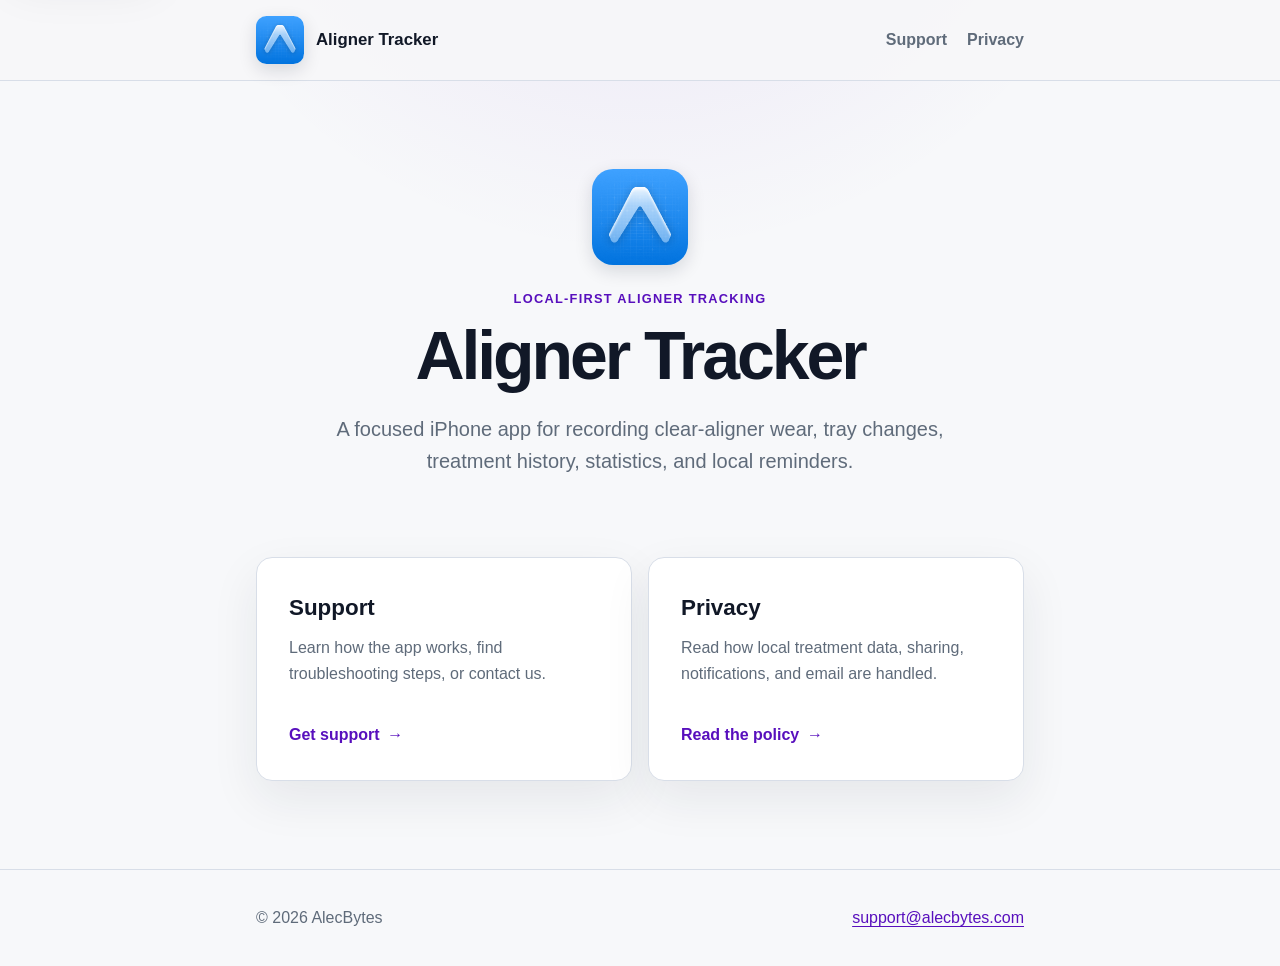
==== index.html @ 0fd991d5 "Build Aligner Tracker support and privacy site" ====
<!doctype html>
<html lang="en">
  <head>
    <meta charset="utf-8" />
    <meta name="viewport" content="width=device-width, initial-scale=1" />
    <meta name="theme-color" content="#f7f8fa" media="(prefers-color-scheme: light)" />
    <meta name="theme-color" content="#0b0e14" media="(prefers-color-scheme: dark)" />
    <meta
      name="description"
      content="Official support and privacy information for Aligner Tracker."
    />
    <link rel="canonical" href="https://aligner-tracker.alecbytes.com/" />
    <link rel="icon" href="/assets/favicon.png" type="image/png" />
    <link rel="stylesheet" href="/styles.css" />
    <title>Aligner Tracker</title>
  </head>
  <body>
    <a class="skip-link" href="#main-content">Skip to content</a>
    <header class="site-header">
      <div class="header-inner">
        <a class="brand" href="/" aria-label="Aligner Tracker home">
          <img src="/assets/app-icon.png" width="48" height="48" alt="" />
          <span>Aligner Tracker</span>
        </a>
        <nav aria-label="Primary navigation">
          <a href="/support/">Support</a>
          <a href="/privacy/">Privacy</a>
        </nav>
      </div>
    </header>

    <main id="main-content" class="page home-page">
      <section class="hero" aria-labelledby="page-title">
        <img class="hero-icon" src="/assets/app-icon.png" width="96" height="96" alt="" />
        <p class="eyebrow">Local-first aligner tracking</p>
        <h1 id="page-title">Aligner Tracker</h1>
        <p class="lede">
          A focused iPhone app for recording clear-aligner wear, tray changes, treatment
          history, statistics, and local reminders.
        </p>
      </section>

      <section class="link-grid" aria-label="Information">
        <a class="link-card" href="/support/">
          <span class="card-title">Support</span>
          <span>Learn how the app works, find troubleshooting steps, or contact us.</span>
          <span class="card-action" aria-hidden="true">Get support <span>&rarr;</span></span>
        </a>
        <a class="link-card" href="/privacy/">
          <span class="card-title">Privacy</span>
          <span>Read how local treatment data, sharing, notifications, and email are handled.</span>
          <span class="card-action" aria-hidden="true">Read the policy <span>&rarr;</span></span>
        </a>
      </section>
    </main>

    <footer class="site-footer">
      <div class="footer-inner">
        <p>&copy; 2026 AlecBytes</p>
        <p><a href="mailto:support@alecbytes.com">support@alecbytes.com</a></p>
      </div>
    </footer>
  </body>
</html>
---- styles.css ----
:root {
  color-scheme: light dark;
  --background: #f7f8fa;
  --surface: #ffffff;
  --text: #111827;
  --muted: #5f6b7a;
  --border: #d8dee8;
  --accent: #580fbd;
  --accent-strong: #430a96;
  --accent-soft: #f0e8fb;
  --focus: #0067c0;
  --shadow: 0 18px 48px rgb(30 38 52 / 8%);
}

* {
  box-sizing: border-box;
}

html {
  background: var(--background);
  font-family:
    -apple-system, BlinkMacSystemFont, "Segoe UI", sans-serif;
  line-height: 1.6;
  text-size-adjust: 100%;
  -webkit-text-size-adjust: 100%;
}

body {
  min-width: 280px;
  min-height: 100vh;
  margin: 0;
  background:
    radial-gradient(circle at 50% -16rem, rgb(88 15 189 / 10%), transparent 32rem),
    var(--background);
  color: var(--text);
}

a {
  color: var(--accent);
  text-decoration-thickness: 0.08em;
  text-underline-offset: 0.18em;
}

a:hover {
  color: var(--accent-strong);
}

a:focus-visible {
  border-radius: 0.2rem;
  outline: 3px solid var(--focus);
  outline-offset: 4px;
}

.skip-link {
  position: fixed;
  z-index: 10;
  top: 0.75rem;
  left: 0.75rem;
  padding: 0.6rem 0.85rem;
  transform: translateY(-200%);
  border-radius: 0.5rem;
  background: var(--surface);
  box-shadow: var(--shadow);
  font-weight: 700;
}

.skip-link:focus {
  transform: translateY(0);
}

.site-header {
  border-bottom: 1px solid var(--border);
  background: rgb(247 248 250 / 88%);
}

.header-inner,
.footer-inner,
.page {
  width: min(100% - 2rem, 48rem);
  margin-inline: auto;
}

.header-inner {
  display: flex;
  min-height: 5rem;
  align-items: center;
  justify-content: space-between;
  gap: 1.25rem;
}

.brand {
  display: inline-flex;
  min-height: 3rem;
  align-items: center;
  gap: 0.75rem;
  color: var(--text);
  font-size: 1.05rem;
  font-weight: 750;
  text-decoration: none;
}

.brand img,
.hero-icon {
  border-radius: 22%;
  box-shadow: 0 6px 18px rgb(17 24 39 / 14%);
}

.site-header nav,
.site-footer nav {
  display: flex;
  flex-wrap: wrap;
  align-items: center;
  gap: 0.35rem 1.25rem;
}

.site-header nav a {
  min-height: 2.75rem;
  display: inline-flex;
  align-items: center;
  color: var(--muted);
  font-weight: 650;
  text-decoration: none;
}

.site-header nav a:hover,
.site-header nav a[aria-current="page"] {
  color: var(--accent);
}

.site-header nav a[aria-current="page"] {
  text-decoration: underline;
  text-decoration-thickness: 0.12em;
  text-underline-offset: 0.45em;
}

.page {
  padding-block: clamp(3rem, 8vw, 5.5rem);
}

.hero {
  max-width: 42rem;
  margin-inline: auto;
  text-align: center;
}

.hero-icon {
  display: block;
  margin: 0 auto 1.5rem;
}

.eyebrow {
  margin: 0 0 0.35rem;
  color: var(--accent);
  font-size: 0.8rem;
  font-weight: 800;
  letter-spacing: 0.1em;
  text-transform: uppercase;
}

h1,
h2,
h3,
p,
ul {
  overflow-wrap: break-word;
}

h1,
h2,
h3 {
  line-height: 1.2;
}

h1 {
  margin: 0;
  font-size: clamp(2.25rem, 8vw, 4.25rem);
  letter-spacing: -0.045em;
}

h2 {
  margin: 0 0 0.75rem;
  font-size: clamp(1.35rem, 4vw, 1.7rem);
  letter-spacing: -0.02em;
}

h3 {
  margin: 1.75rem 0 0.35rem;
  font-size: 1.08rem;
}

p {
  margin: 0 0 1rem;
}

.lede {
  max-width: 40rem;
  margin: 1rem auto 0;
  color: var(--muted);
  font-size: clamp(1.08rem, 3vw, 1.25rem);
}

.link-grid {
  display: grid;
  grid-template-columns: repeat(2, minmax(0, 1fr));
  gap: 1rem;
  margin-top: clamp(3rem, 8vw, 5rem);
}

.link-card {
  display: flex;
  min-height: 14rem;
  flex-direction: column;
  padding: clamp(1.35rem, 5vw, 2rem);
  border: 1px solid var(--border);
  border-radius: 1rem;
  background: var(--surface);
  box-shadow: var(--shadow);
  color: var(--muted);
  text-decoration: none;
}

.link-card:hover {
  border-color: var(--accent);
  color: var(--muted);
}

.card-title {
  margin-bottom: 0.6rem;
  color: var(--text);
  font-size: 1.4rem;
  font-weight: 750;
}

.card-action {
  margin-top: auto;
  padding-top: 1.5rem;
  color: var(--accent);
  font-weight: 700;
}

.card-action span {
  display: inline-block;
  margin-left: 0.2rem;
}

.document-page {
  max-width: 44rem;
}

.document-page h1 {
  font-size: clamp(2.1rem, 7vw, 3.5rem);
}

.page-heading {
  padding-bottom: 2.5rem;
  border-bottom: 1px solid var(--border);
}

.page-heading .lede {
  margin-inline: 0;
}

.updated {
  margin: 1rem 0 0;
  color: var(--muted);
  font-size: 0.92rem;
}

.document-page > section {
  padding-block: 2rem;
  border-bottom: 1px solid var(--border);
}

.document-page > section:last-child {
  border-bottom: 0;
}

.document-page ul {
  margin: 0.75rem 0 1rem;
  padding-left: 1.4rem;
}

.document-page li + li {
  margin-top: 0.35rem;
}

.contact-panel {
  margin-top: 2rem;
  padding-inline: clamp(1.25rem, 5vw, 2rem);
  border: 1px solid var(--border) !important;
  border-radius: 1rem;
  background: var(--surface);
  box-shadow: var(--shadow);
}

.site-footer {
  border-top: 1px solid var(--border);
  color: var(--muted);
}

.footer-inner {
  display: flex;
  min-height: 6rem;
  align-items: center;
  justify-content: space-between;
  gap: 0.75rem 2rem;
  padding-block: 1.25rem;
}

.footer-inner p {
  margin: 0;
}

.site-footer a {
  display: inline-flex;
  min-height: 2.75rem;
  align-items: center;
}

@media (max-width: 38rem) {
  .header-inner,
  .footer-inner {
    align-items: flex-start;
    flex-direction: column;
  }

  .header-inner {
    padding-block: 0.8rem;
  }

  .site-header nav {
    width: 100%;
  }

  .link-grid {
    grid-template-columns: 1fr;
  }

  .footer-inner {
    padding-block: 1.5rem;
  }

  .site-footer nav {
    align-items: flex-start;
    flex-direction: column;
  }
}

@media (prefers-color-scheme: dark) {
  :root {
    --background: #0b0e14;
    --surface: #151a23;
    --text: #f5f7fa;
    --muted: #b7c0cf;
    --border: #3a4352;
    --accent: #b888ff;
    --accent-strong: #d2b5ff;
    --accent-soft: #251735;
    --focus: #72b8ff;
    --shadow: 0 18px 48px rgb(0 0 0 / 25%);
  }

  body {
    background:
      radial-gradient(circle at 50% -16rem, rgb(153 85 255 / 17%), transparent 32rem),
      var(--background);
  }

  .site-header {
    background: rgb(11 14 20 / 90%);
  }
}

@media (forced-colors: active) {
  .brand img,
  .hero-icon,
  .link-card,
  .contact-panel {
    box-shadow: none;
  }

  a:focus-visible {
    outline-color: Highlight;
  }
}
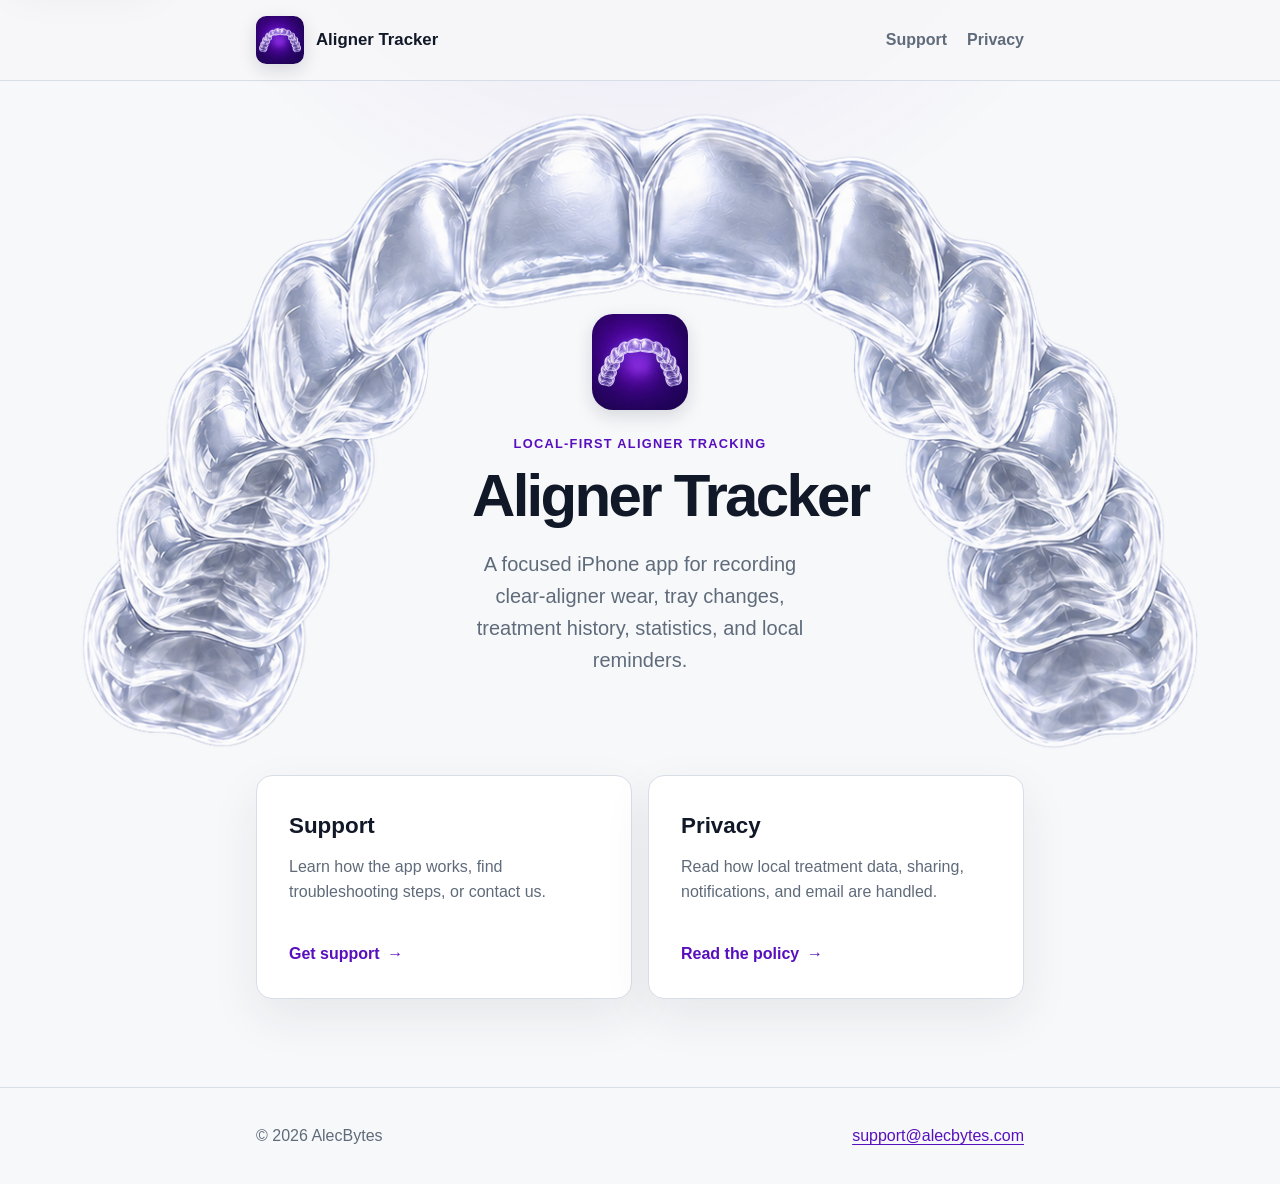
==== commit 4f3b1162: "Add aligner arch to homepage hero" ====
--- a/index.html
+++ b/index.html
@@ -30,15 +30,25 @@
     </header>
 
     <main id="main-content" class="page home-page">
-      <section class="hero" aria-labelledby="page-title">
-        <img class="hero-icon" src="/assets/app-icon.png" width="96" height="96" alt="" />
-        <p class="eyebrow">Local-first aligner tracking</p>
-        <h1 id="page-title">Aligner Tracker</h1>
-        <p class="lede">
-          A focused iPhone app for recording clear-aligner wear, tray changes, treatment
-          history, statistics, and local reminders.
-        </p>
-      </section>
+      <div class="aligner-frame">
+        <img
+          class="aligner-arch"
+          src="/assets/clear-aligner.png"
+          width="1188"
+          height="681"
+          alt=""
+          aria-hidden="true"
+        />
+        <section class="hero" aria-labelledby="page-title">
+          <img class="hero-icon" src="/assets/app-icon.png" width="96" height="96" alt="" />
+          <p class="eyebrow">Local-first aligner tracking</p>
+          <h1 id="page-title">Aligner Tracker</h1>
+          <p class="lede">
+            A focused iPhone app for recording clear-aligner wear, tray changes, treatment
+            history, statistics, and local reminders.
+          </p>
+        </section>
+      </div>
 
       <section class="link-grid" aria-label="Information">
         <a class="link-card" href="/support/">
--- a/styles.css
+++ b/styles.css
@@ -143,6 +143,44 @@
   text-align: center;
 }
 
+.home-page {
+  width: min(100% - 2rem, 72rem);
+  padding-top: clamp(1rem, 2.67vw, 1.83rem);
+}
+
+.aligner-frame {
+  position: relative;
+  isolation: isolate;
+  max-width: 70rem;
+  min-height: min(57.32vw, 39.81rem);
+  margin-inline: auto;
+}
+
+.aligner-arch {
+  position: absolute;
+  z-index: -1;
+  top: 0;
+  left: 50%;
+  display: block;
+  width: 100%;
+  height: auto;
+  transform: translateX(-50%);
+  pointer-events: none;
+  user-select: none;
+}
+
+.aligner-frame .hero {
+  padding: clamp(6rem, 18vw, 12.75rem) clamp(1rem, 18vw, 10.5rem) 2rem;
+}
+
+.aligner-frame h1 {
+  width: max-content;
+  max-width: calc(100vw - 2rem);
+  margin-inline: auto;
+  font-size: clamp(1.65rem, 6vw, 3.75rem);
+  white-space: nowrap;
+}
+
 .hero-icon {
   display: block;
   margin: 0 auto 1.5rem;
@@ -203,7 +241,8 @@
   display: grid;
   grid-template-columns: repeat(2, minmax(0, 1fr));
   gap: 1rem;
-  margin-top: clamp(3rem, 8vw, 5rem);
+  width: min(100%, 48rem);
+  margin: clamp(1rem, 2.5vw, 1.75rem) auto 0;
 }
 
 .link-card {
@@ -334,6 +373,15 @@
 
   .link-grid {
     grid-template-columns: 1fr;
+  }
+
+  .aligner-frame {
+    min-height: 0;
+  }
+
+  .aligner-frame .hero {
+    padding-top: clamp(5.25rem, 27vw, 8.5rem);
+    padding-inline: clamp(0rem, 8vw, 2.5rem);
   }
 
   .footer-inner {
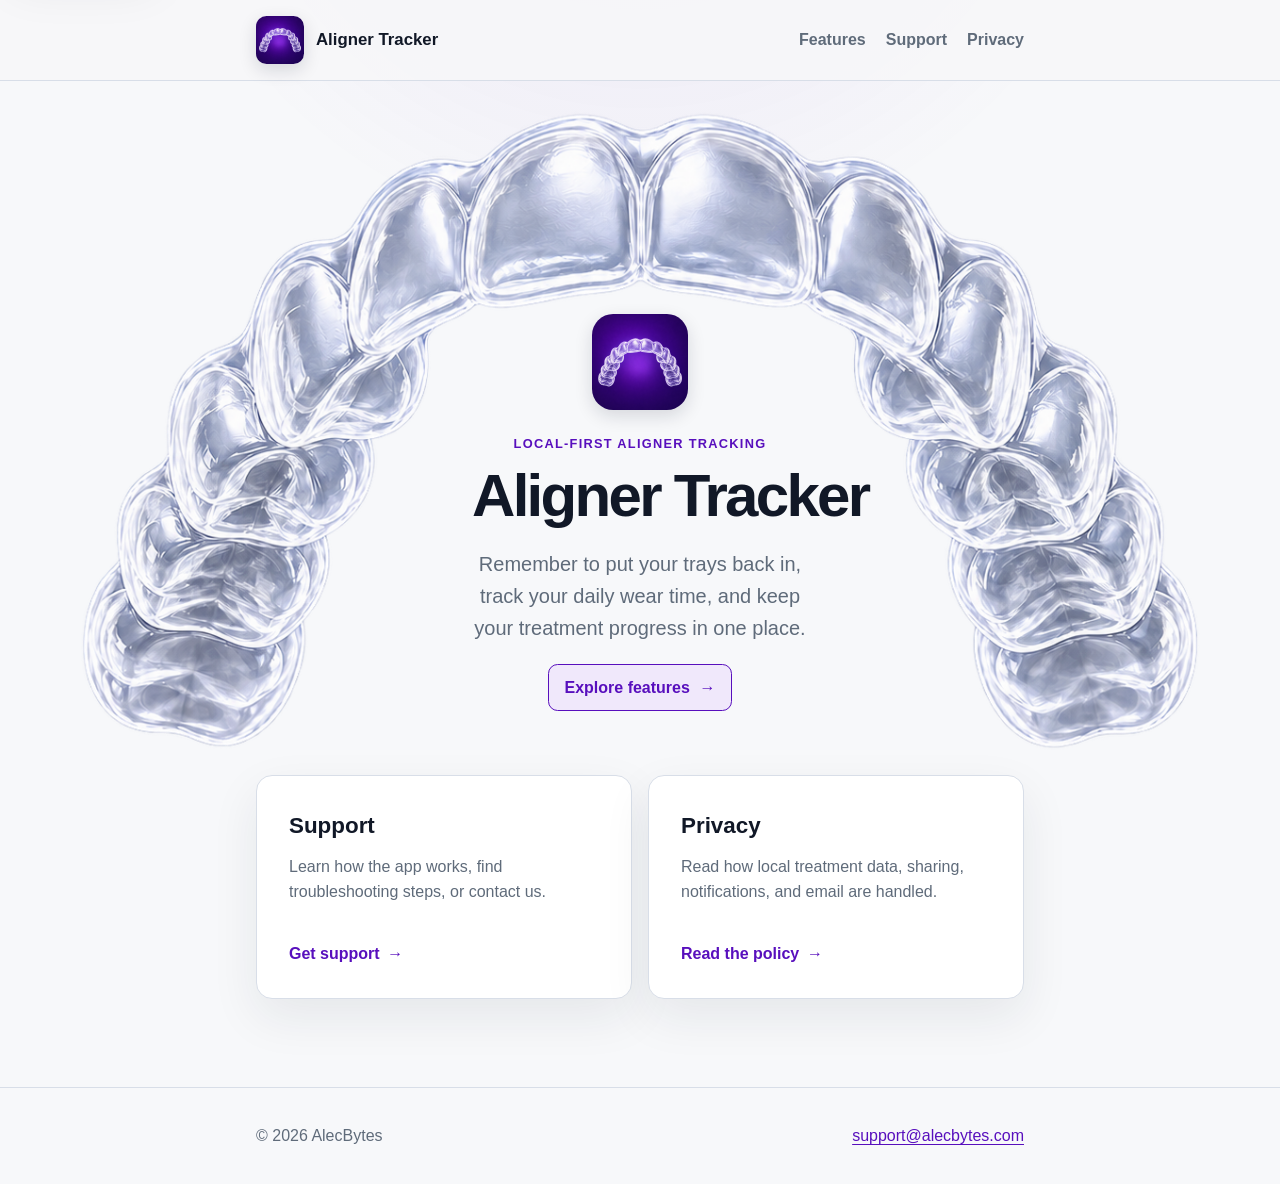
==== commit b9140444: "Add concise features page" ====
--- a/index.html
+++ b/index.html
@@ -7,7 +7,7 @@
     <meta name="theme-color" content="#0b0e14" media="(prefers-color-scheme: dark)" />
     <meta
       name="description"
-      content="Official support and privacy information for Aligner Tracker."
+      content="Reminders to put your trays back in, recorded daily wear time, and treatment progress with Aligner Tracker for iPhone."
     />
     <link rel="canonical" href="https://aligner-tracker.alecbytes.com/" />
     <link rel="icon" href="/assets/favicon.png" type="image/png" />
@@ -23,6 +23,7 @@
           <span>Aligner Tracker</span>
         </a>
         <nav aria-label="Primary navigation">
+          <a href="/features/">Features</a>
           <a href="/support/">Support</a>
           <a href="/privacy/">Privacy</a>
         </nav>
@@ -44,9 +45,10 @@
           <p class="eyebrow">Local-first aligner tracking</p>
           <h1 id="page-title">Aligner Tracker</h1>
           <p class="lede">
-            A focused iPhone app for recording clear-aligner wear, tray changes, treatment
-            history, statistics, and local reminders.
+            Remember to put your trays back in, track your daily wear time, and keep your
+            treatment progress in one place.
           </p>
+          <a class="features-cta" href="/features/">Explore features <span aria-hidden="true">&rarr;</span></a>
         </section>
       </div>
 
--- a/styles.css
+++ b/styles.css
@@ -282,6 +282,82 @@
   margin-left: 0.2rem;
 }
 
+.features-cta {
+  display: inline-flex;
+  min-height: 2.75rem;
+  align-items: center;
+  gap: 0.6rem;
+  margin-top: 1.25rem;
+  padding: 0.6rem 1rem;
+  border: 1px solid var(--accent);
+  border-radius: 0.6rem;
+  background: var(--accent-soft);
+  font-weight: 750;
+  text-decoration: none;
+}
+
+.features-cta:hover {
+  border-color: var(--accent-strong);
+}
+
+.features-page h1 {
+  font-size: clamp(2rem, 5.5vw, 3.25rem);
+}
+
+.feature-highlights,
+.feature-grid {
+  display: grid;
+  grid-template-columns: repeat(2, minmax(0, 1fr));
+  gap: 1.25rem;
+}
+
+.feature-highlights {
+  margin-block: 2rem;
+}
+
+.feature-highlight {
+  padding: clamp(1.25rem, 3vw, 1.75rem);
+  border: 1px solid var(--border);
+  border-top: 3px solid var(--accent);
+  border-radius: 1rem;
+  background: var(--surface);
+}
+
+.feature-highlight p,
+.feature-item p {
+  margin-bottom: 0;
+  color: var(--muted);
+}
+
+.founder-note {
+  margin-block: 2.5rem;
+  padding: clamp(1.25rem, 3vw, 1.75rem);
+  border-left: 3px solid var(--accent);
+  border-radius: 0 0.75rem 0.75rem 0;
+  background: var(--accent-soft);
+}
+
+.founder-note p {
+  margin-bottom: 0;
+}
+
+.feature-grid {
+  gap: 0 2rem;
+}
+
+.feature-item {
+  padding-block: 1.25rem;
+  border-bottom: 1px solid var(--border);
+}
+
+.feature-item h3 {
+  margin: 0 0 0.5rem;
+}
+
+.features-next {
+  margin: 2rem 0 0;
+}
+
 .document-page {
   max-width: 44rem;
 }
@@ -371,7 +447,9 @@
     width: 100%;
   }
 
-  .link-grid {
+  .link-grid,
+  .feature-highlights,
+  .feature-grid {
     grid-template-columns: 1fr;
   }
 
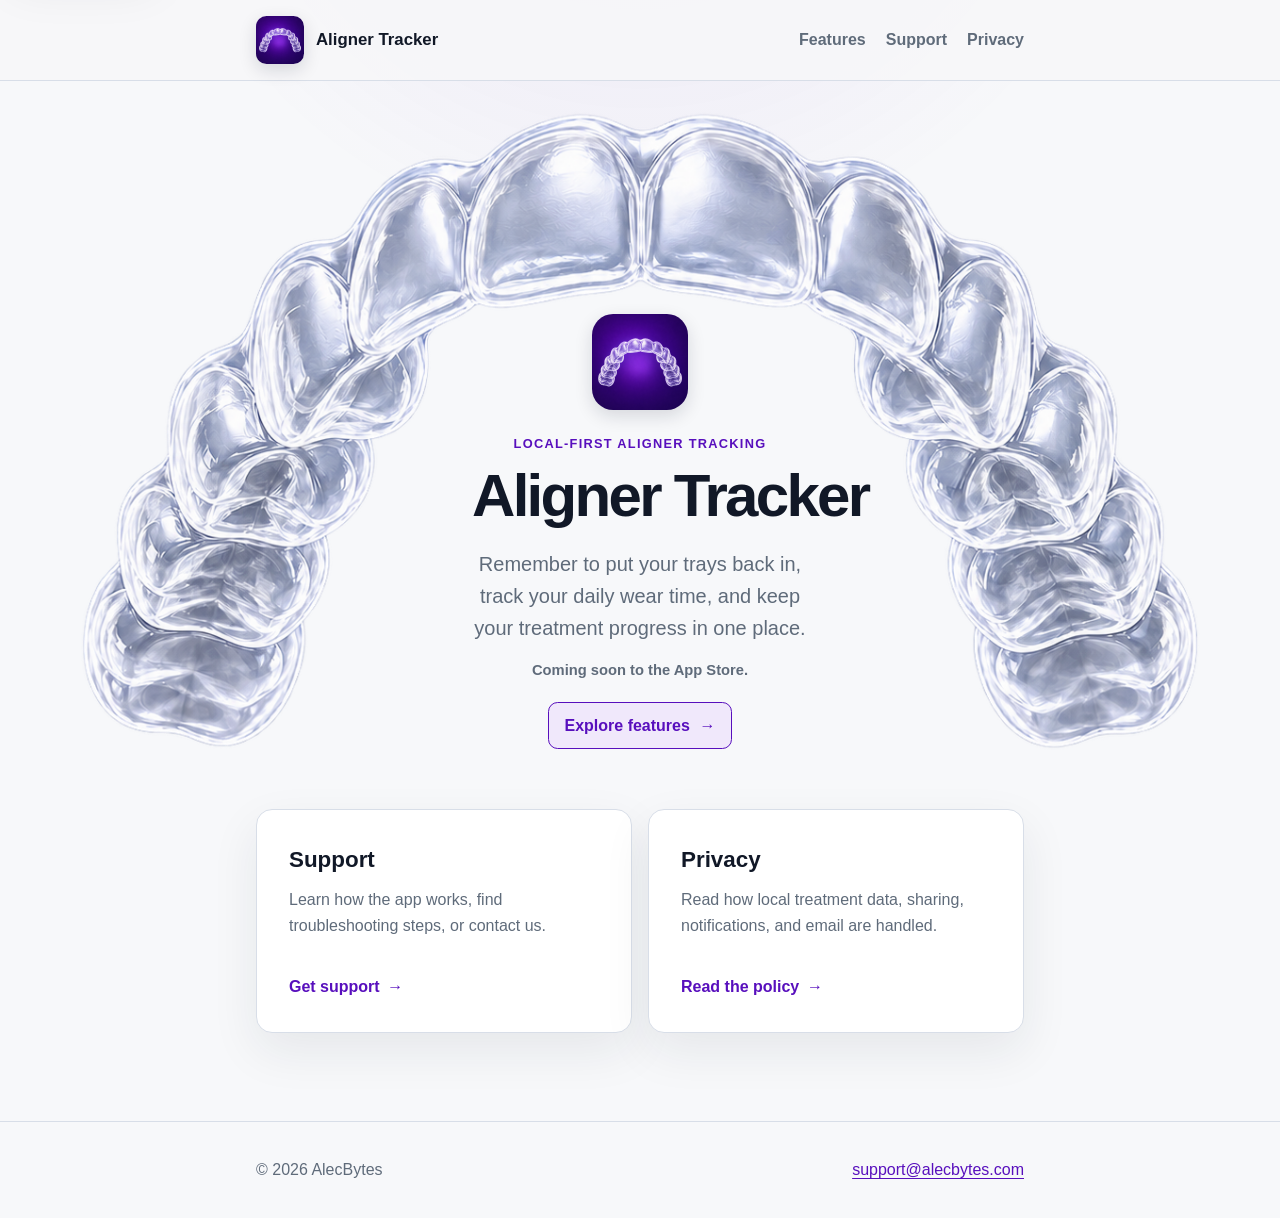
==== commit 86fcebca: "Add App Store availability placeholder" ====
--- a/index.html
+++ b/index.html
@@ -48,6 +48,7 @@
             Remember to put your trays back in, track your daily wear time, and keep your
             treatment progress in one place.
           </p>
+          <p class="availability-status">Coming soon to the App Store.</p>
           <a class="features-cta" href="/features/">Explore features <span aria-hidden="true">&rarr;</span></a>
         </section>
       </div>
--- a/styles.css
+++ b/styles.css
@@ -300,6 +300,13 @@
   border-color: var(--accent-strong);
 }
 
+.availability-status {
+  margin: 0.9rem 0 0;
+  color: var(--muted);
+  font-size: 0.92rem;
+  font-weight: 650;
+}
+
 .features-page h1 {
   font-size: clamp(2rem, 5.5vw, 3.25rem);
 }
@@ -355,7 +362,7 @@
 }
 
 .features-next {
-  margin: 2rem 0 0;
+  margin: 0.5rem 0 0;
 }
 
 .document-page {
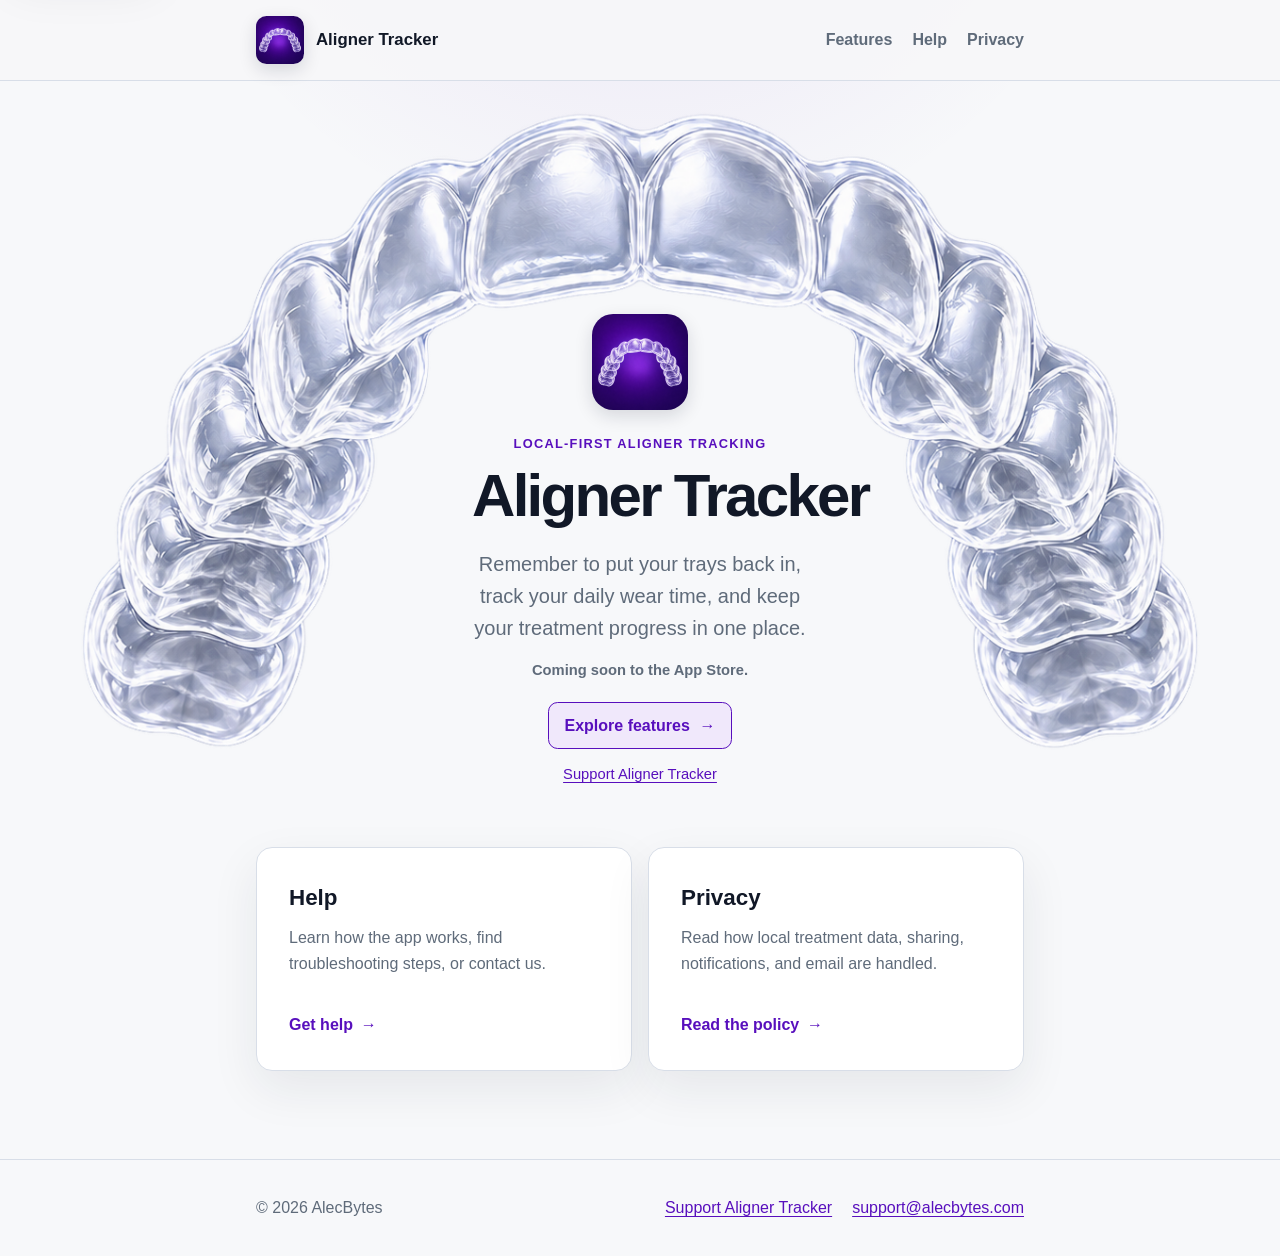
==== commit e1c84c88: "Add dedicated Aligner Tracker support page" ====
--- a/index.html
+++ b/index.html
@@ -24,7 +24,7 @@
         </a>
         <nav aria-label="Primary navigation">
           <a href="/features/">Features</a>
-          <a href="/support/">Support</a>
+          <a href="/support/">Help</a>
           <a href="/privacy/">Privacy</a>
         </nav>
       </div>
@@ -50,14 +50,15 @@
           </p>
           <p class="availability-status">Coming soon to the App Store.</p>
           <a class="features-cta" href="/features/">Explore features <span aria-hidden="true">&rarr;</span></a>
+          <p class="secondary-link"><a href="/support-aligner-tracker/">Support Aligner Tracker</a></p>
         </section>
       </div>
 
       <section class="link-grid" aria-label="Information">
         <a class="link-card" href="/support/">
-          <span class="card-title">Support</span>
+          <span class="card-title">Help</span>
           <span>Learn how the app works, find troubleshooting steps, or contact us.</span>
-          <span class="card-action" aria-hidden="true">Get support <span>&rarr;</span></span>
+          <span class="card-action" aria-hidden="true">Get help <span>&rarr;</span></span>
         </a>
         <a class="link-card" href="/privacy/">
           <span class="card-title">Privacy</span>
@@ -70,7 +71,10 @@
     <footer class="site-footer">
       <div class="footer-inner">
         <p>&copy; 2026 AlecBytes</p>
-        <p><a href="mailto:support@alecbytes.com">support@alecbytes.com</a></p>
+        <nav aria-label="Footer navigation">
+          <a href="/support-aligner-tracker/">Support Aligner Tracker</a>
+          <a href="mailto:support@alecbytes.com">support@alecbytes.com</a>
+        </nav>
       </div>
     </footer>
   </body>
--- a/styles.css
+++ b/styles.css
@@ -307,6 +307,11 @@
   font-weight: 650;
 }
 
+.secondary-link {
+  margin: 0.9rem 0 0;
+  font-size: 0.92rem;
+}
+
 .features-page h1 {
   font-size: clamp(2rem, 5.5vw, 3.25rem);
 }
@@ -334,6 +339,63 @@
 .feature-item p {
   margin-bottom: 0;
   color: var(--muted);
+}
+
+.local-first-highlight {
+  grid-column: 1 / -1;
+  background: var(--accent-soft);
+}
+
+.screenshot-showcase {
+  margin-block: 2.5rem;
+}
+
+.screenshot-gallery {
+  display: grid;
+  grid-template-columns: repeat(4, minmax(0, 1fr));
+  gap: 1rem;
+  margin-top: 1.25rem;
+}
+
+.screenshot-card {
+  min-width: 0;
+  margin: 0;
+}
+
+.screenshot-link {
+  display: block;
+  padding: 0.35rem;
+  border: 1px solid var(--border);
+  border-radius: 1rem;
+  background: var(--surface);
+  box-shadow: var(--shadow);
+}
+
+.screenshot-link:hover {
+  border-color: var(--accent);
+}
+
+.screenshot-link img {
+  display: block;
+  width: 100%;
+  height: auto;
+  border-radius: 0.72rem;
+}
+
+.screenshot-card figcaption {
+  margin-top: 0.75rem;
+  line-height: 1.45;
+}
+
+.screenshot-card figcaption strong,
+.screenshot-card figcaption span {
+  display: block;
+}
+
+.screenshot-card figcaption span {
+  margin-top: 0.25rem;
+  color: var(--muted);
+  font-size: 0.9rem;
 }
 
 .founder-note {
@@ -415,6 +477,17 @@
   box-shadow: var(--shadow);
 }
 
+.support-links {
+  display: flex;
+  flex-wrap: wrap;
+  gap: 0.75rem;
+  margin-top: 1.25rem;
+}
+
+.support-links .features-cta {
+  margin-top: 0;
+}
+
 .site-footer {
   border-top: 1px solid var(--border);
   color: var(--muted);
@@ -458,6 +531,21 @@
   .feature-highlights,
   .feature-grid {
     grid-template-columns: 1fr;
+  }
+
+  .screenshot-gallery {
+    grid-template-columns: none;
+    grid-auto-columns: min(78vw, 18rem);
+    grid-auto-flow: column;
+    margin-inline: -0.25rem;
+    padding: 0.25rem 0.25rem 1rem;
+    overflow-x: auto;
+    overscroll-behavior-inline: contain;
+    scroll-snap-type: inline mandatory;
+  }
+
+  .screenshot-card {
+    scroll-snap-align: start;
   }
 
   .aligner-frame {
@@ -508,6 +596,7 @@
   .brand img,
   .hero-icon,
   .link-card,
+  .screenshot-link,
   .contact-panel {
     box-shadow: none;
   }
